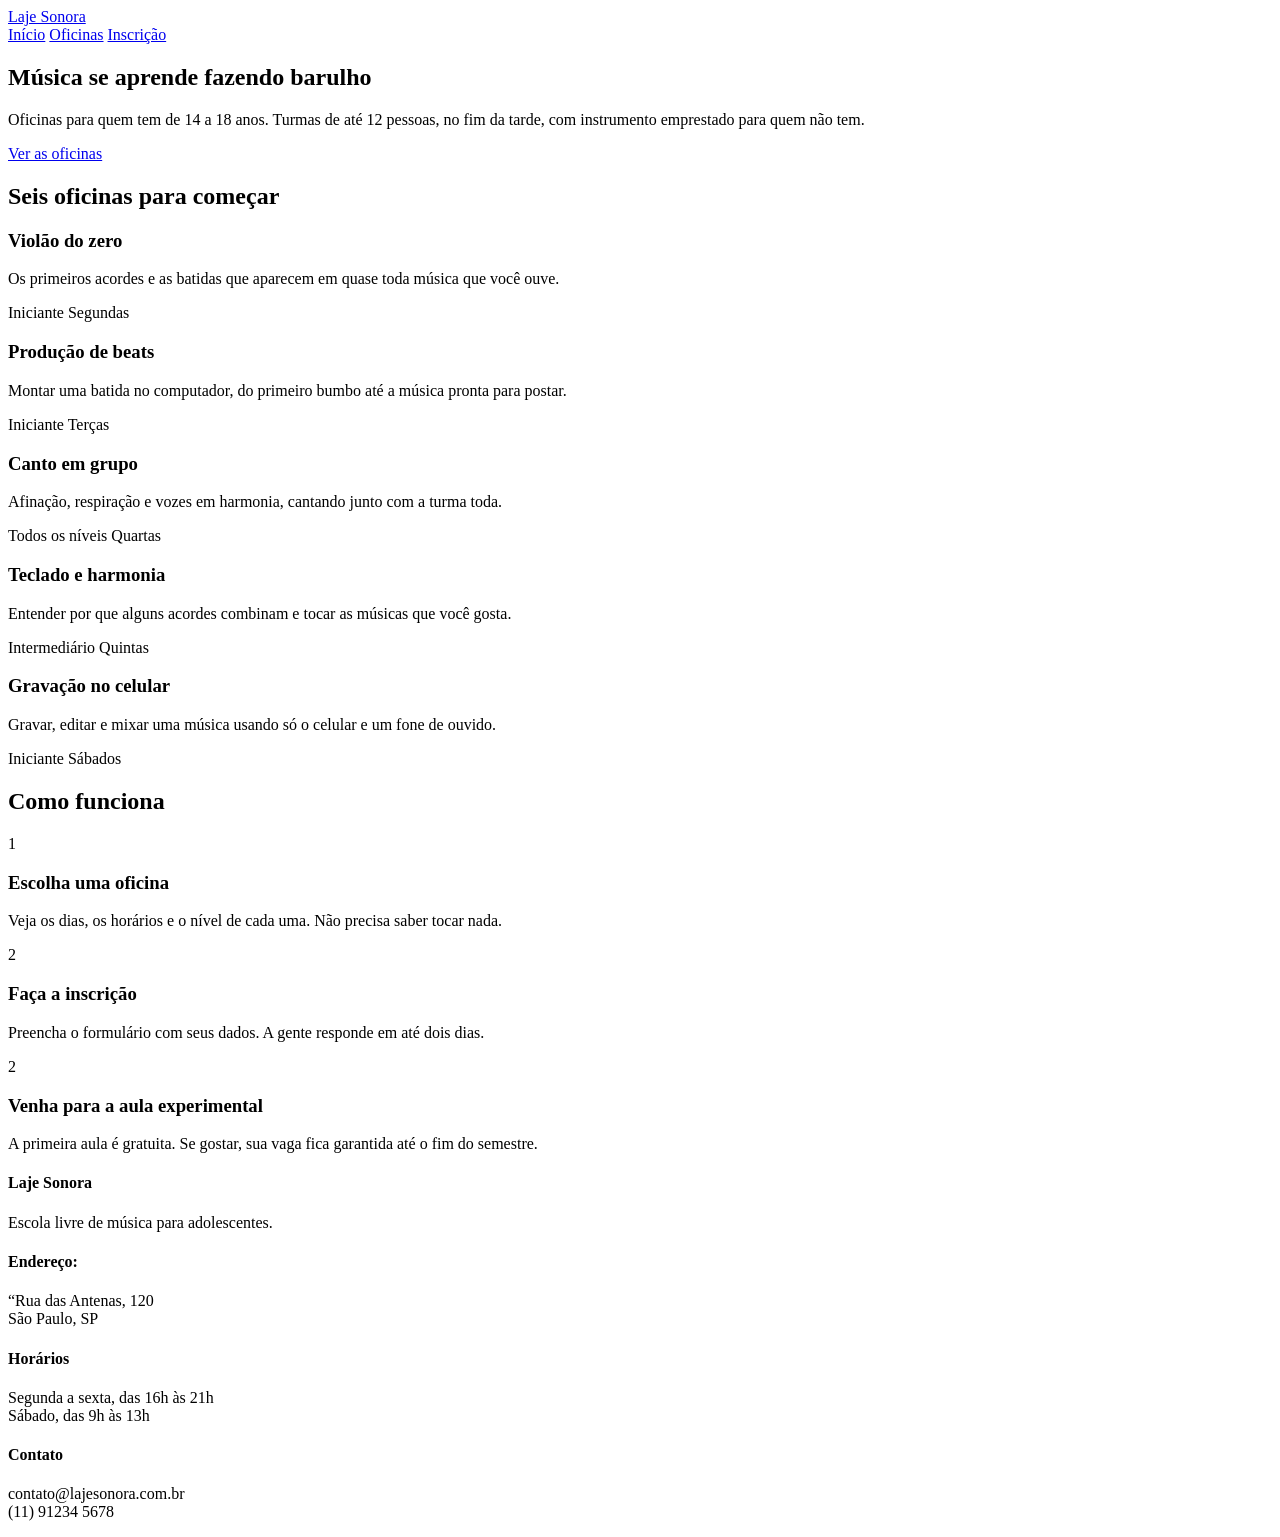
==== index.html @ 058de54c "Initial commit" ====
<!DOCTYPE html>
<html lang="pt-BR">
<head>
    <meta charset="UTF-8">
    <meta name="viewport" content="width=device-width, initial-scale=1.0">
    <link rel="preconnect" href="https://fonts.googleapis.com">
    <link rel="preconnect" href="https://fonts.gstatic.com" crossorigin>
    <link href="https://fonts.googleapis.com/css2?family=Archivo:ital,wght@0,100..900;1,100..900&family=Big+Shoulders:opsz,wght@10..72,100..900&display=swap" rel="stylesheet">
    <link rel="stylesheet" href="index.css">
    <title>Laje Sonora | Início</title>
</head>
<body>
    <header class="conteudo topo">
        <a href="index.html" class="logo">Laje Sonora</a>
        <nav class="menu">
            <a href="index.html" class="atual">Início</a>
            <a href="oficinas.html">Oficinas</a>
            <a href="inscricao.html">Inscrição</a>
        </nav>
    </header>

    <main>
        <section class="conteudo cartazes">
            <div class="cartaz cartaz-principal">
                <h1>Música se aprende fazendo barulho</h1>
            </div>
            <div class="cartaz cartaz-lateral">
                <p>Oficinas para quem tem de 14 a 18 anos. Turmas de até 12 pessoas, no fim da tarde, com instrumento emprestado para quem não tem.</p>
                <a href="oficinas.html" class="botao">Ver as oficinas</a>
            </div>
        </section>

        <section class="conteudo secao">
            <h2 class="titulo-secao">Seis oficinas para começar</h2>
            <div class="cards">
                <article class="card">
                    <div class="foto foto-azul">
                    </div>
                    <div class="card-texto">
                        <h3>Violão do zero</h3>
                        <p>Os primeiros acordes e as batidas que aparecem em quase toda música que você ouve.</p>
                        
                        <div class="card-info">
                            <span>Iniciante</span>
                            <span>Segundas</span>
                        </div>
                    </div>

                    <div class="foto foto-amarela">
                    </div>
                    <div class="card-texto">
                        <h3>Produção de beats</h3>
                        <p>Montar uma batida no computador, do primeiro bumbo até a música pronta para postar.</p>
                        
                        <div class="card-info">
                            <span>Iniciante</span>
                            <span>Terças</span>
                        </div>
                    </div>

                    <div class="foto foto-tinta">
                    </div>
                    <div class="card-texto">
                        <h3>Canto em grupo</h3>
                        <p>Afinação, respiração e vozes em harmonia, cantando junto com a turma toda.</p>
                        
                        <div class="card-info">
                            <span>Todos os níveis</span>
                            <span>Quartas</span>
                        </div>
                    </div>

                    <div class="foto foto-azul">
                    </div>
                    <div class="card-texto">
                        <h3>Teclado e harmonia</h3>
                        <p>Entender por que alguns acordes combinam e tocar as músicas que você gosta.</p>
                        
                        <div class="card-info">
                            <span>Intermediário</span>
                            <span>Quintas</span>
                        </div>
                    </div>

                    <div class="foto foto-amarela">
                    </div>
                    <div class="card-texto">
                        <h3>Gravação no celular</h3>
                        <p>Gravar, editar e mixar uma música usando só o celular e um fone de ouvido.</p>
                        
                        <div class="card-info">
                            <span>Iniciante</span>
                            <span>Sábados</span>
                        </div>
                    </div>

                </article>
            </div>
        </section>

        <section class="conteuco secao">
            <h2 class="titulo-secao">Como funciona</h2>
            <div class="passos">
                <div class="passo">
                    <p class="passo-numero">1</p>

                    <h3>Escolha uma oficina</h3>
                    <p>Veja os dias, os horários e o nível de cada uma. Não precisa saber tocar nada.</p>
                </div>

                <div class="passo">
                    <p class="passo-numero">2</p>

                    <h3>Faça a inscrição</h3>
                    <p>Preencha o formulário com seus dados. A gente responde em até dois dias.</p>
                </div>

                <div class="passo">
                    <p class="passo-numero">2</p>

                    <h3>Venha para a aula experimental</h3>
                    <p>A primeira aula é gratuita. Se gostar, sua vaga fica garantida até o fim do semestre.</p>
                </div>
                
            </div>
        </section>
    </main>

    <footer class="rodape">
        <div class="conteudo rodape-colunas">
            <div class="rodape-coluna">
                <h4>Laje Sonora</h4>
                <p>Escola livre de música para adolescentes.</p>

                <h4>Endereço:</h4>
                <p>“Rua das Antenas, 120<br>São Paulo, SP</p>
                
                <h4>Horários</h4>
                <p>Segunda a sexta, das 16h às 21h<br>Sábado, das 9h às 13h</p>
                
                <h4>Contato</h4>
                <p>contato@lajesonora.com.br<br>(11) 91234 5678</p>
            </div>
        </div>
    </footer>
</body>
</html>
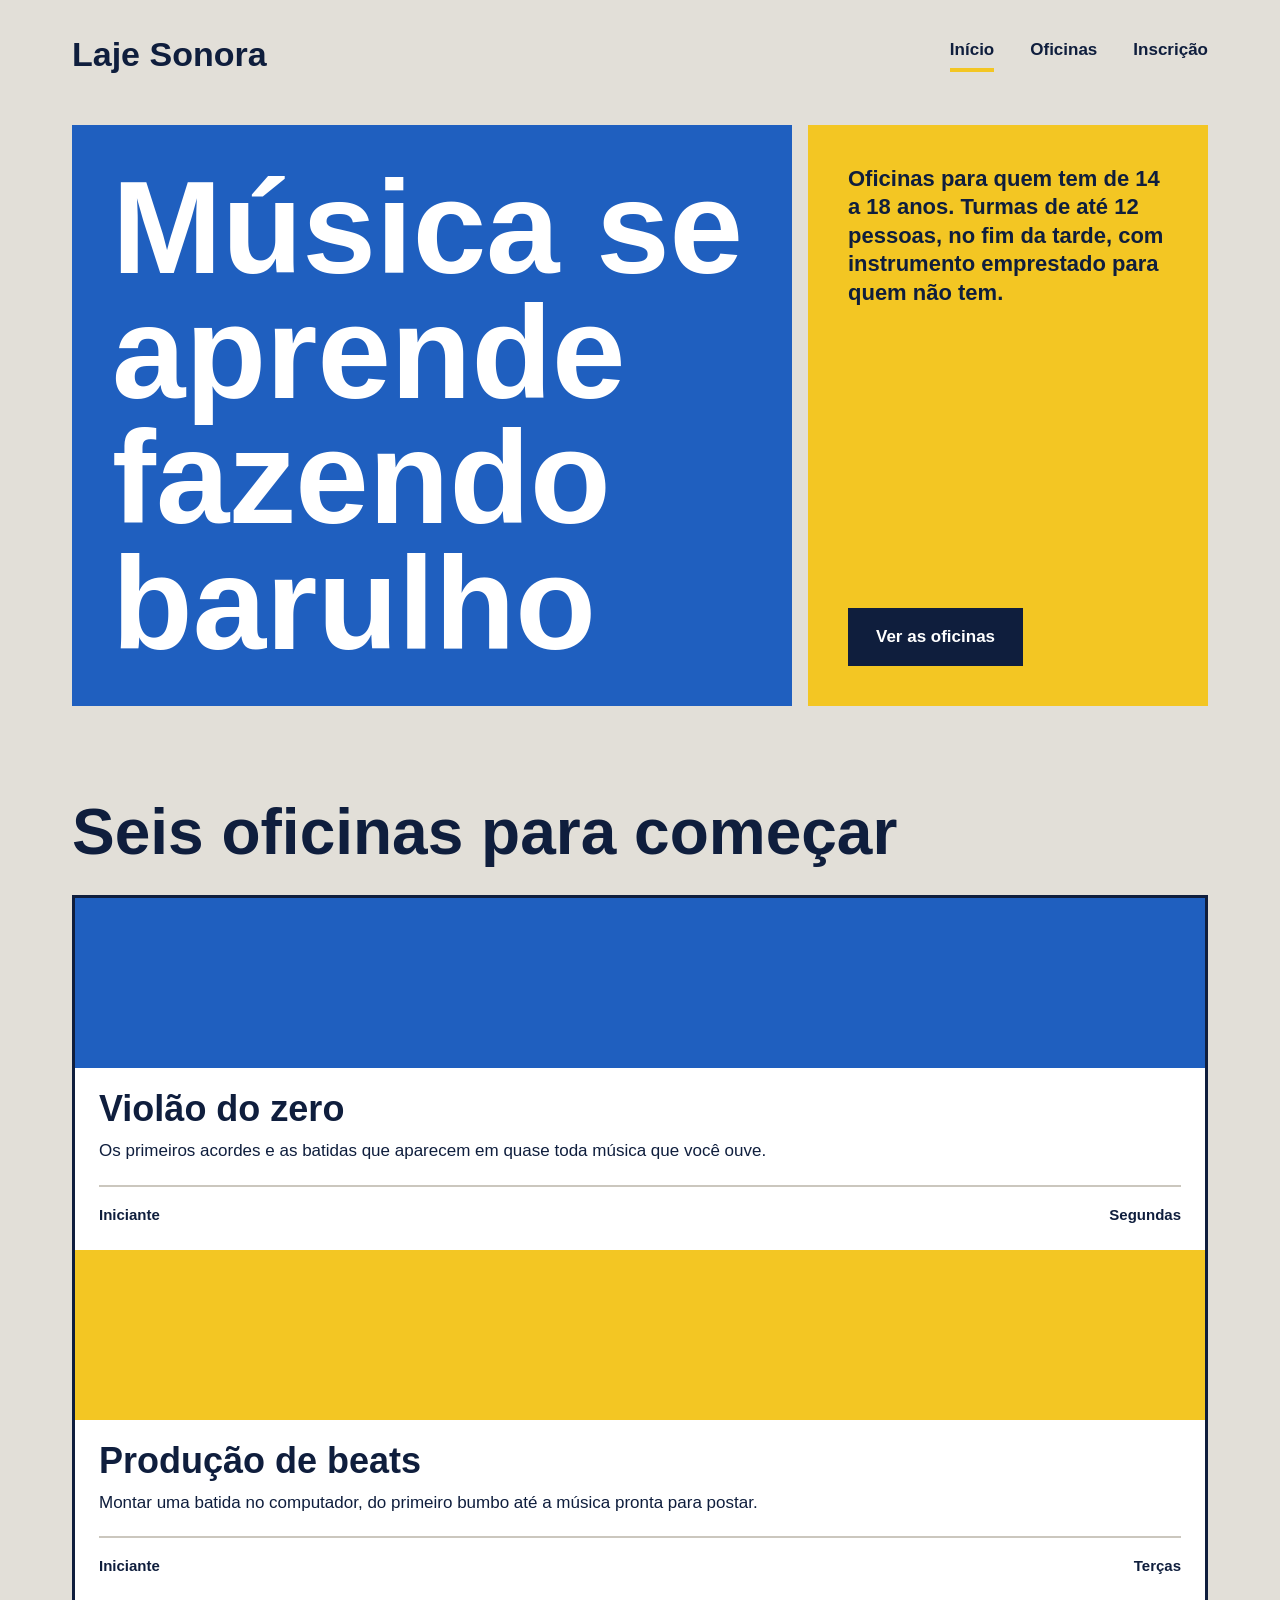
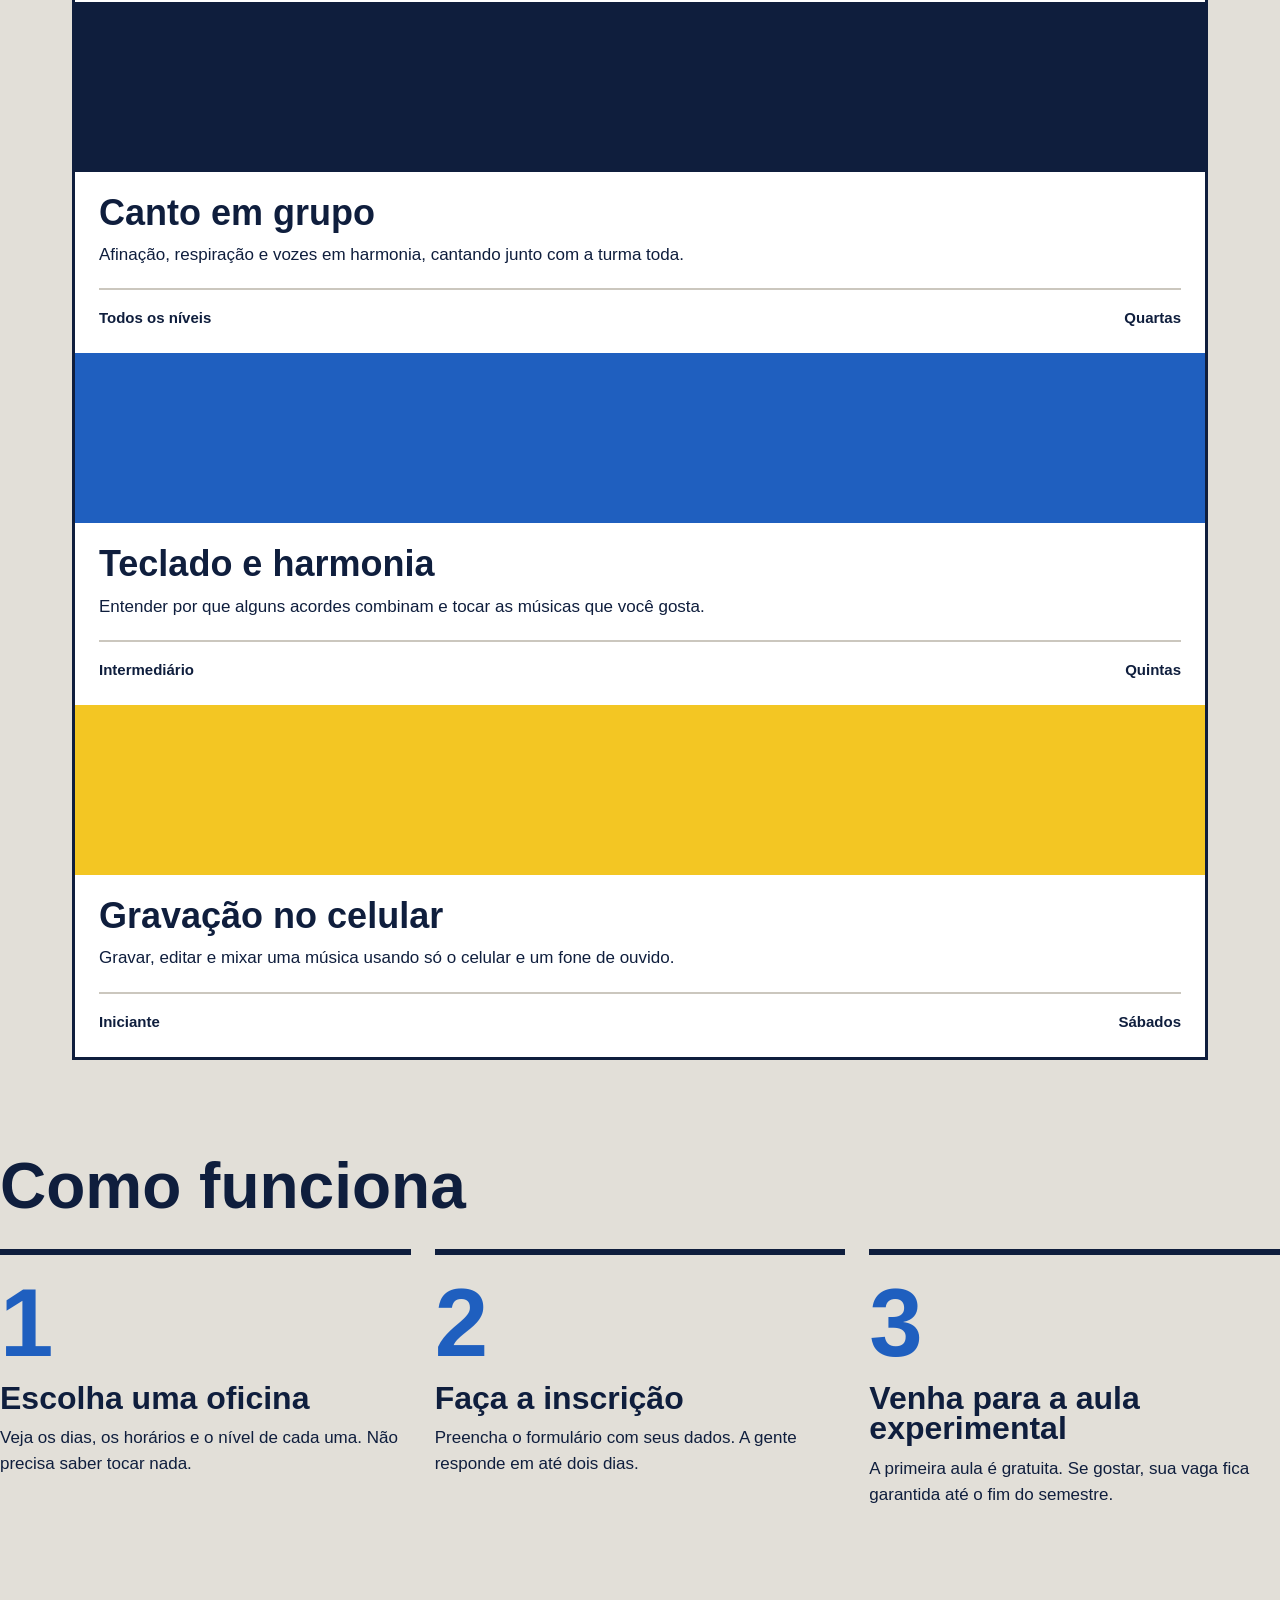
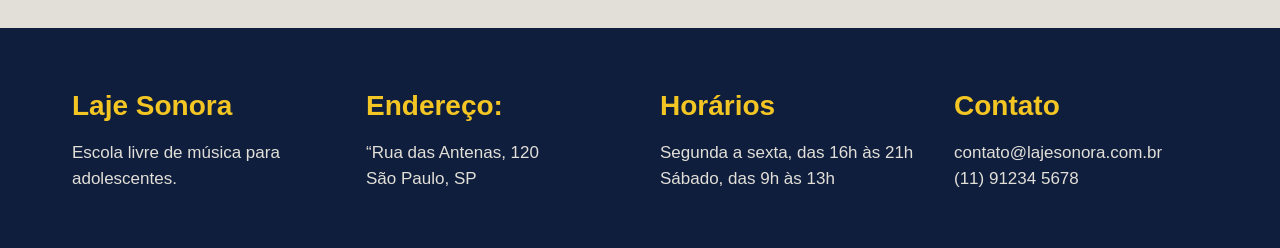
==== commit 90af2bc3: "Página inicial pronta" ====
--- a/index.html
+++ b/index.html
@@ -116,7 +116,7 @@
                 </div>
 
                 <div class="passo">
-                    <p class="passo-numero">2</p>
+                    <p class="passo-numero">3</p>
 
                     <h3>Venha para a aula experimental</h3>
                     <p>A primeira aula é gratuita. Se gostar, sua vaga fica garantida até o fim do semestre.</p>
@@ -131,13 +131,19 @@
             <div class="rodape-coluna">
                 <h4>Laje Sonora</h4>
                 <p>Escola livre de música para adolescentes.</p>
+            </div>
 
+            <div class="rodape-coluna">
                 <h4>Endereço:</h4>
                 <p>“Rua das Antenas, 120<br>São Paulo, SP</p>
-                
+            </div>
+
+            <div class="rodape-coluna">
                 <h4>Horários</h4>
                 <p>Segunda a sexta, das 16h às 21h<br>Sábado, das 9h às 13h</p>
-                
+            </div>
+
+            <div class="rodape-coluna">
                 <h4>Contato</h4>
                 <p>contato@lajesonora.com.br<br>(11) 91234 5678</p>
             </div>
--- a/index.css
+++ b/index.css
@@ -0,0 +1,238 @@
+*{
+    margin: 0;
+    padding: 0;
+    box-sizing: border-box;
+}
+
+:root{
+    --concreto: #E2DFD8;
+    --concreto-escuro: #CBC7BE;
+    --tinta: #0F1E3D;
+    --caixa-dagua: #1F5FBF;
+    --fita: #F3C623;
+    --branco: #FFFFFF;
+
+    --fonte-cartaz: "Big Shoulders", "Arial Narrow", sans-serif;
+    --fonte-texto:"Archivo", Arial, sans-serif;
+}
+
+body{
+    background-color: var(--concreto);
+    color: var(--tinta);
+    font-family: var(--fonte-texto);
+    font-size: 17px;
+    line-height: 1.55;
+}
+
+a{
+    color:inherit;
+}
+
+h1, h2, h3{
+    font-family: var(--fonte-cartaz);
+    font-weight: 900;
+    line-height: 0.95;
+}
+
+.conteudo{
+    max-width: 1200px;
+    margin-inline: auto;
+    padding-inline: 32px;
+}
+
+.topo{
+    padding-block: 28px;
+    display: flex;
+    justify-content: space-between;
+    align-items: center;
+}
+
+.logo{
+    font-family: var(--fonte-cartaz);
+    font-size: 34px;
+    font-weight: 900;
+    text-decoration: none;
+}
+
+.menu{
+    display: flex;
+    gap: 36px;
+}
+
+.menu a{
+    font-weight: 600;
+    text-decoration: none;
+    padding-bottom: 4px;
+    border-bottom: 4px solid transparent;
+}
+
+.menu a:hover{
+    border-bottom-color: var(--tinta);
+}
+
+.menu a.atual{
+    border-bottom-color: var(--fita);
+}
+
+.cartazes{
+    margin-top: 16px;
+    display: flex;
+    gap: 16px;
+}
+
+.cartaz{
+    padding: 40px;
+}
+
+.cartaz-principal{
+    background-color: var(--caixa-dagua);
+    color: var(--branco);
+    flex: 2;
+}
+
+.cartaz-principal h1{
+    font-size: 132px;
+    max-width: 9ch;
+}
+
+.cartaz-lateral{
+    background-color: var(--fita);
+    flex: 1;
+    display: flex;
+    flex-direction: column;
+    justify-content: space-between;
+    gap: 32px;
+    align-items: flex-start;
+}
+
+.cartaz-lateral p{
+    font-size: 22px;
+    font-weight: 600;
+    line-height: 1.3;
+}
+
+.botao{
+    background-color: var(--tinta);
+    color: var(--branco);
+    font-weight: 700;
+    text-decoration: none;
+    padding-block: 16px;
+    padding-inline: 28px;
+    border: none;
+    font-family: var(--fonte-texto);
+    font-size: 17px;
+    cursor: pointer;
+}
+
+.botao:hover{
+    background-color: var(--caixa-dagua);
+}
+
+.secao{
+    margin-top: 96px;
+}
+
+.titulo-secao{
+    font-size: 64px;
+    margin-bottom: 32px;
+}
+
+.cards{
+    display: flex;
+    flex-wrap: wrap;
+    gap: 24px;
+}
+
+.card{
+    background-color: var(--branco);
+    border: 3px solid var(--tinta);
+    flex: 1 1 340px;
+}
+
+.card .foto{
+    height: 170px;
+}
+
+.foto{
+    background-color: var(--concreto-escuro);
+}
+
+.foto-azul{
+    background-color: var(--caixa-dagua);
+}
+
+.foto-amarela{
+    background-color: var(--fita);
+}
+
+.foto-tinta{
+    background-color: var(--tinta);
+}
+
+.card-texto{
+    padding: 24px;
+}
+
+.card h3{
+    font-size: 36px;
+    margin-bottom: 12px;
+}
+
+.card-info{
+    margin-top: 20px;
+    padding-top: 16px;
+    border-top: 2px solid var(--concreto-escuro);
+    font-weight: 600;
+    font-size: 15px;
+    display: flex;
+    justify-content: space-between;
+}
+
+.passos{
+    display: flex;
+    gap: 24px;
+}
+
+.passo{
+    flex: 1;
+    border-top: 6px solid var(--tinta);
+    padding-top: 20px;
+}
+
+.passo-numero{
+    font-family: var(--fonte-cartaz);
+    font-size: 96px;
+    font-weight: 900;
+    line-height: 1;
+    color: var(--caixa-dagua);
+}
+
+.passo h3{
+    font-size: 32px;
+    margin-top: 8px;
+    margin-block: 12px  ;
+}
+
+.rodape{
+    margin-top: 120px;
+    background-color: var(--tinta);
+    color: var(--concreto);
+    padding-block: 56px;
+}
+
+.rodape-colunas{
+    display: flex;
+    gap: 40px;
+}
+
+.rodape-coluna{
+    flex: 1;
+}
+
+.rodape h4{
+    font-family: var(--fonte-cartaz);
+    font-size: 28px;
+    color: var(--fita);
+    margin-bottom: 12px;
+}
+
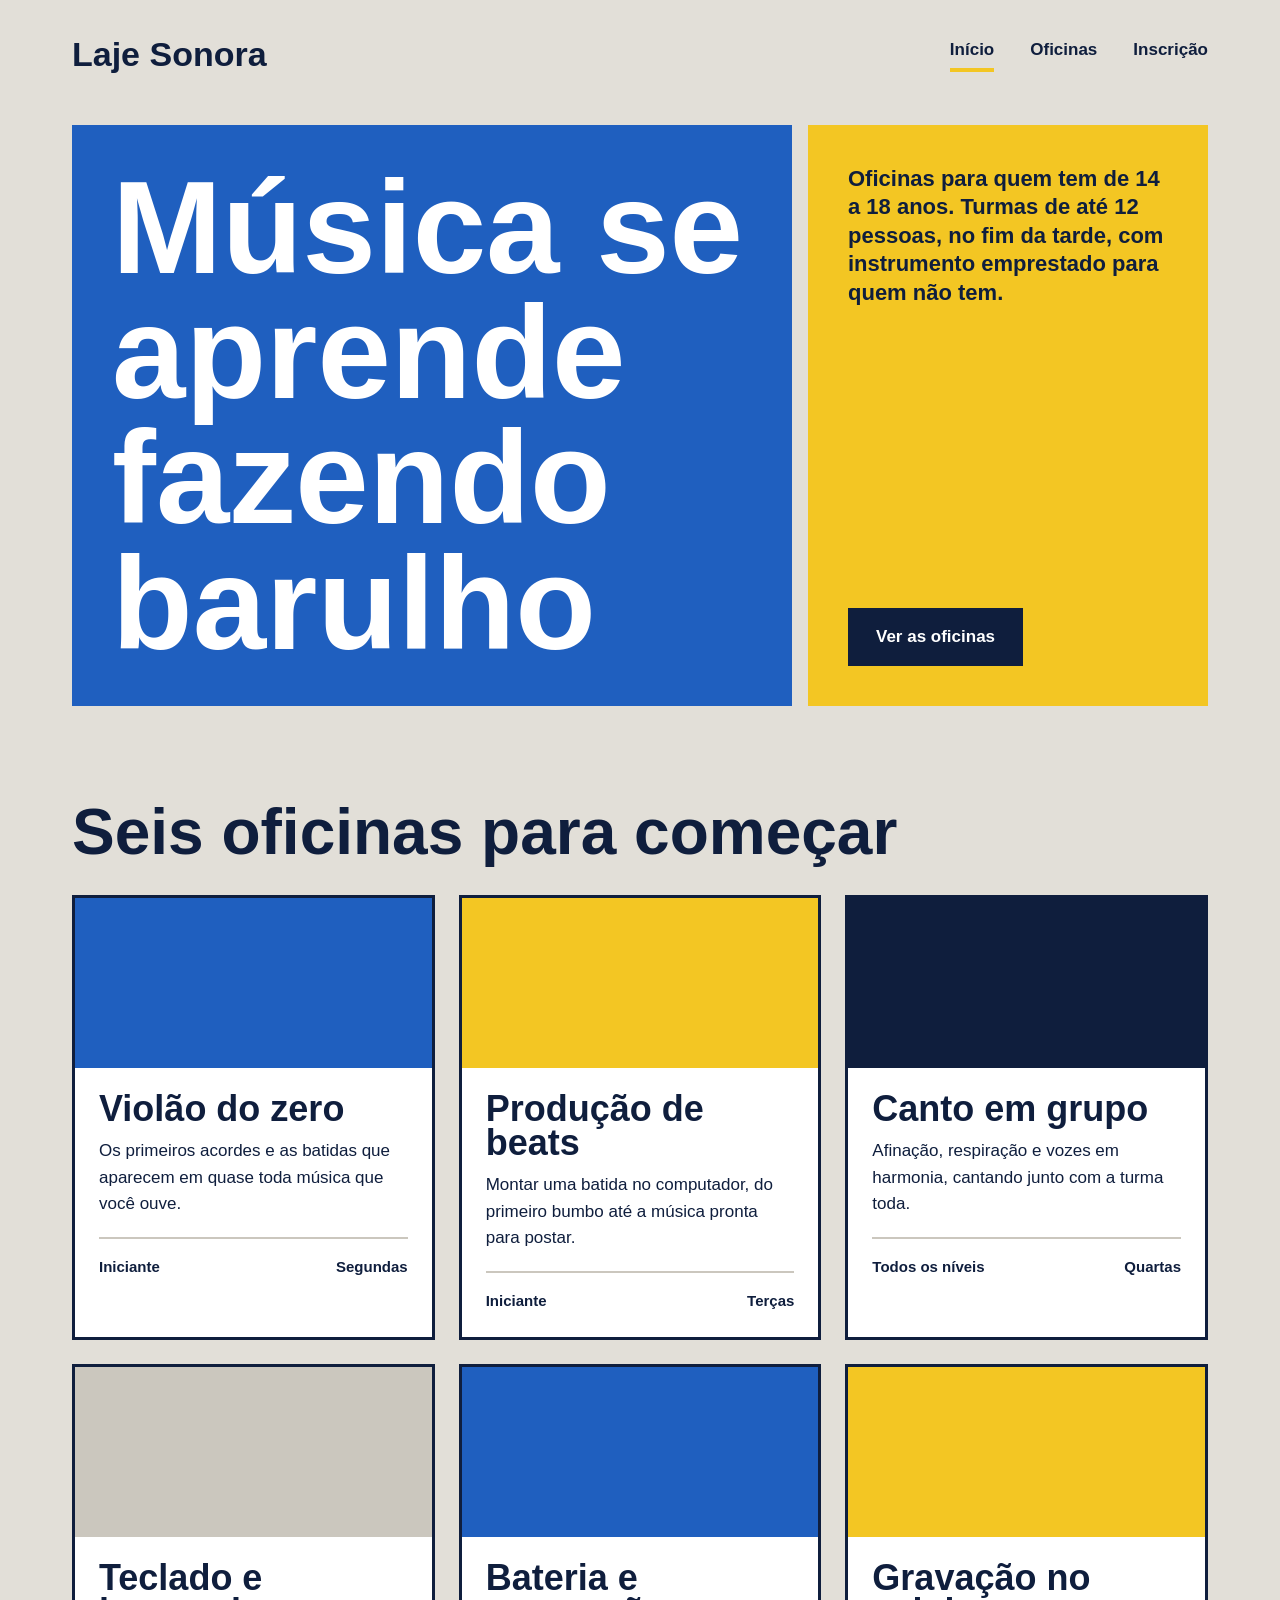
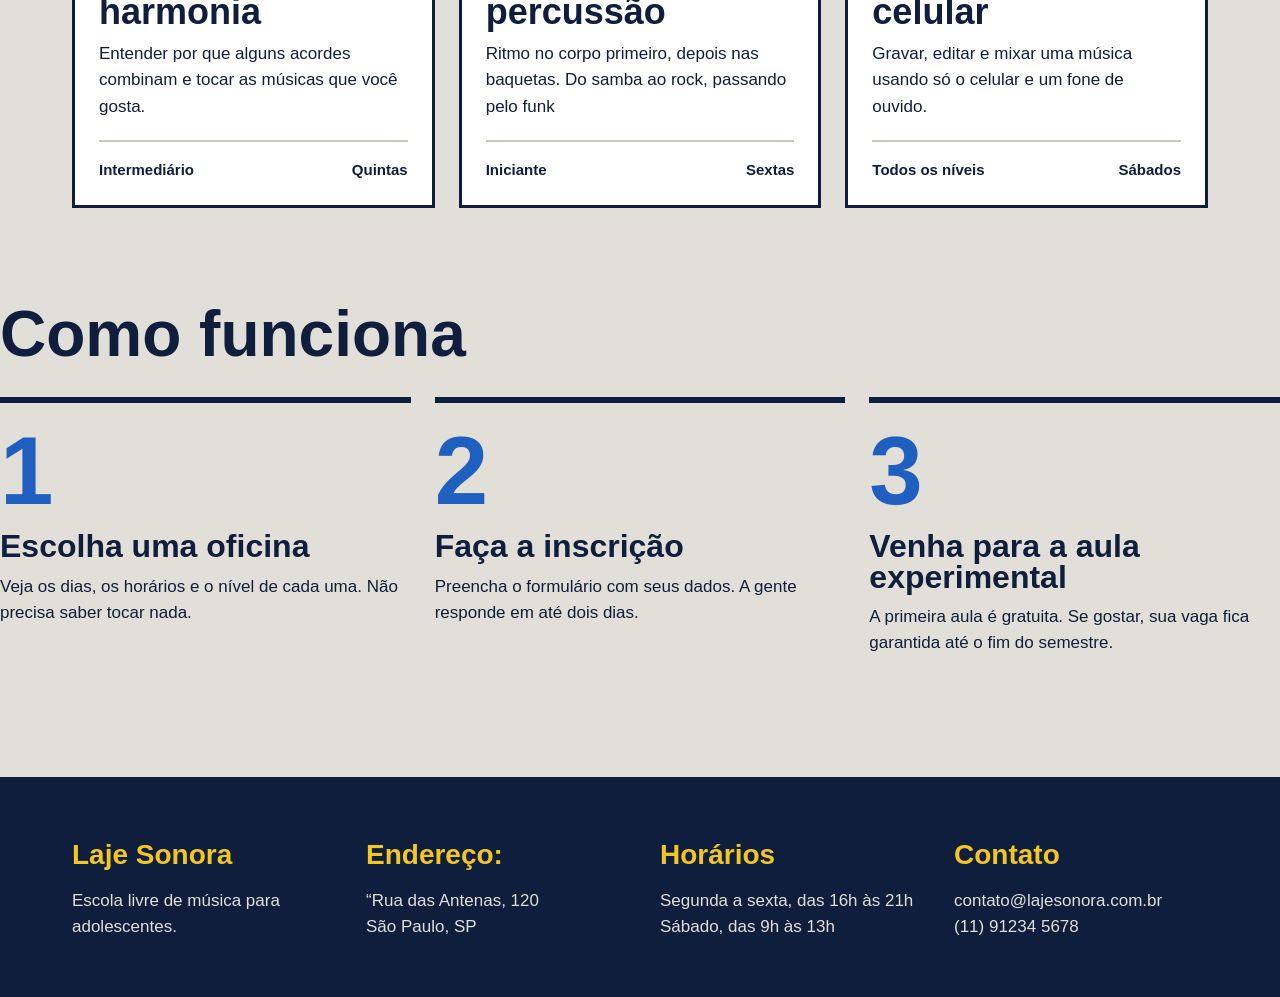
==== commit f49c0140: "HTML da página de oficinas arrumei uns bglh do html que eu tinha errado tb, tinha errado o nome do h" ====
--- a/index.html
+++ b/index.html
@@ -45,7 +45,9 @@
                             <span>Segundas</span>
                         </div>
                     </div>
+                </article>
 
+                <article class="card">
                     <div class="foto foto-amarela">
                     </div>
                     <div class="card-texto">
@@ -57,7 +59,9 @@
                             <span>Terças</span>
                         </div>
                     </div>
+                </article>
 
+                <article class="card">
                     <div class="foto foto-tinta">
                     </div>
                     <div class="card-texto">
@@ -69,8 +73,10 @@
                             <span>Quartas</span>
                         </div>
                     </div>
+                </article>
 
-                    <div class="foto foto-azul">
+                <article class="card">
+                    <div class="foto foto-concreto">
                     </div>
                     <div class="card-texto">
                         <h3>Teclado e harmonia</h3>
@@ -81,7 +87,23 @@
                             <span>Quintas</span>
                         </div>
                     </div>
+                </article>
 
+                <article class="card">
+                    <div class="foto foto-azul">
+                    </div>
+                    <div class="card-texto">
+                        <h3>Bateria e percussão</h3>
+                        <p>Ritmo no corpo primeiro, depois nas baquetas. Do samba ao rock, passando pelo funk</p>
+                        
+                        <div class="card-info">
+                            <span>Iniciante</span>
+                            <span>Sextas</span>
+                        </div>
+                    </div>
+                </article>
+
+                <article class="card">
                     <div class="foto foto-amarela">
                     </div>
                     <div class="card-texto">
@@ -89,11 +111,10 @@
                         <p>Gravar, editar e mixar uma música usando só o celular e um fone de ouvido.</p>
                         
                         <div class="card-info">
-                            <span>Iniciante</span>
+                            <span>Todos os níveis</span>
                             <span>Sábados</span>
                         </div>
                     </div>
-
                 </article>
             </div>
         </section>
